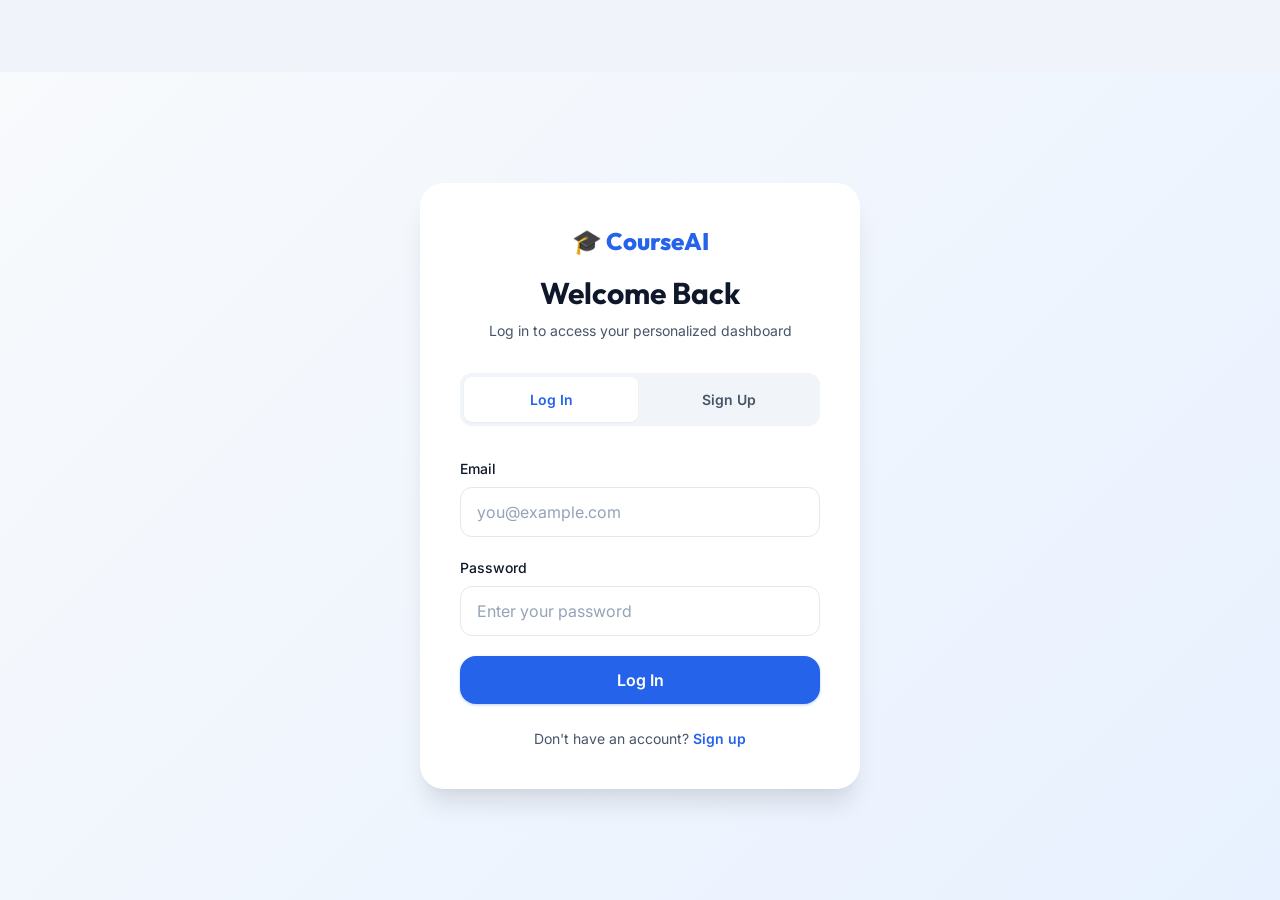
==== pages/auth.html @ b33ef44f "intial commit" ====
<!DOCTYPE html>
<html lang="en">
<head>
  <meta charset="UTF-8">
  <meta name="viewport" content="width=device-width, initial-scale=1.0">
  <meta name="description" content="Sign in or create an account to get AI-powered course recommendations.">
  <title>Login / Sign Up — CourseAI</title>
  <link rel="stylesheet" href="../css/variables.css">
  <link rel="stylesheet" href="../css/base.css">
  <link rel="stylesheet" href="../css/animations.css">
  <link rel="stylesheet" href="../css/layout.css">
  <link rel="stylesheet" href="../css/components.css">
  <link rel="stylesheet" href="../css/pages/auth.css">
</head>
<body>
  <div class="page-wrapper">
    <main>
      <div class="auth-page">
        <div class="auth-container">
          <div class="auth-card">
            <div class="auth-header">
              <a href="../index.html" style="color:var(--primary-600);font-family:var(--font-display);font-size:var(--text-2xl);font-weight:800;text-decoration:none;display:block;margin-bottom:var(--space-4);">🎓 CourseAI</a>
              <h2 id="authTitle">Welcome Back</h2>
              <p id="authSubtitle">Log in to access your personalized dashboard</p>
            </div>

            <!-- Tabs -->
            <div class="auth-tabs">
              <button class="auth-tab active" data-tab="login" id="loginTab">Log In</button>
              <button class="auth-tab" data-tab="signup" id="signupTab">Sign Up</button>
            </div>

            <!-- Login Form -->
            <form class="auth-form active" id="loginForm">
              <div class="form-group">
                <label class="form-label" for="loginEmail">Email</label>
                <input class="form-input" type="email" id="loginEmail" placeholder="you@example.com" required>
              </div>
              <div class="form-group">
                <label class="form-label" for="loginPassword">Password</label>
                <input class="form-input" type="password" id="loginPassword" placeholder="Enter your password" required>
              </div>
              <button type="submit" class="btn btn-primary btn-lg" style="width:100%">Log In</button>
              <p class="auth-footer">Don't have an account? <a href="#" id="switchToSignup">Sign up</a></p>
            </form>

            <!-- Signup Form -->
            <form class="auth-form" id="signupForm">
              <div class="form-row">
                <div class="form-group">
                  <label class="form-label" for="signupName">Full Name</label>
                  <input class="form-input" type="text" id="signupName" placeholder="John Doe" required>
                </div>
                <div class="form-group">
                  <label class="form-label" for="signupEmail">Email</label>
                  <input class="form-input" type="email" id="signupEmail" placeholder="you@example.com" required>
                </div>
              </div>
              <div class="form-group">
                <label class="form-label" for="signupPassword">Password</label>
                <input class="form-input" type="password" id="signupPassword" placeholder="Create a strong password" required minlength="6">
              </div>
              <div class="form-group">
                <label class="form-label" for="signupSkillLevel">Skill Level</label>
                <select class="form-select" id="signupSkillLevel">
                  <option value="Beginner">Beginner</option>
                  <option value="Intermediate">Intermediate</option>
                  <option value="Advanced">Advanced</option>
                </select>
              </div>
              <div class="form-group">
                <label class="form-label" for="signupCareerGoal">Career Goal</label>
                <select class="form-select" id="signupCareerGoal">
                  <option value="">Select a career goal...</option>
                  <option value="Data Scientist">Data Scientist</option>
                  <option value="Full Stack Developer">Full Stack Developer</option>
                  <option value="Machine Learning Engineer">Machine Learning Engineer</option>
                  <option value="Cloud Architect">Cloud Architect</option>
                  <option value="Cybersecurity Analyst">Cybersecurity Analyst</option>
                  <option value="Mobile App Developer">Mobile App Developer</option>
                  <option value="AI Engineer">AI Engineer</option>
                  <option value="UI/UX Designer">UI/UX Designer</option>
                </select>
              </div>
              <div class="form-group">
                <label class="form-label">Interests (select multiple)</label>
                <div class="interests-grid" id="interestsGrid"></div>
              </div>
              <button type="submit" class="btn btn-primary btn-lg" style="width:100%">Create Account</button>
              <p class="auth-footer">Already have an account? <a href="#" id="switchToLogin">Log in</a></p>
            </form>

            <div id="authMessage" style="margin-top:var(--space-4);text-align:center;font-size:var(--text-sm);display:none;"></div>
          </div>
        </div>
      </div>
    </main>
  </div>

  <script type="module" src="../js/pages/auth-page.js"></script>
</body>
</html>
---- css/variables.css ----
/* ===================================
   DESIGN TOKENS — Online Course Aggregator
   Central place for all design variables
   =================================== */

:root {
  /* ---- Primary Palette ---- */
  --primary-50:  #e8f1ff;
  --primary-100: #c5daff;
  --primary-200: #9ec0ff;
  --primary-300: #74a4ff;
  --primary-400: #548fff;
  --primary-500: #3478f6;
  --primary-600: #2563eb;
  --primary-700: #1a4fd4;
  --primary-800: #133baf;
  --primary-900: #0c2a8a;

  /* ---- Accent / Secondary ---- */
  --accent-400: #a78bfa;
  --accent-500: #8b5cf6;
  --accent-600: #7c3aed;

  /* ---- Success / Warning / Error ---- */
  --success-500: #22c55e;
  --warning-500: #f59e0b;
  --error-500:   #ef4444;

  /* ---- Neutrals ---- */
  --gray-50:  #f8fafc;
  --gray-100: #f1f5f9;
  --gray-200: #e2e8f0;
  --gray-300: #cbd5e1;
  --gray-400: #94a3b8;
  --gray-500: #64748b;
  --gray-600: #475569;
  --gray-700: #334155;
  --gray-800: #1e293b;
  --gray-900: #0f172a;

  /* ---- Surfaces ---- */
  --bg-body:    #f0f4fa;
  --bg-card:    #ffffff;
  --bg-nav:     rgba(255,255,255,0.85);
  --bg-footer:  var(--gray-900);
  --bg-hero:    linear-gradient(135deg, #1a4fd4 0%, #3478f6 40%, #a78bfa 100%);

  /* ---- Text ---- */
  --text-primary:   var(--gray-900);
  --text-secondary: var(--gray-600);
  --text-muted:     var(--gray-400);
  --text-on-primary:#ffffff;

  /* ---- Typography ---- */
  --font-sans: 'Inter', 'Segoe UI', system-ui, -apple-system, sans-serif;
  --font-display: 'Outfit', var(--font-sans);

  --text-xs:   0.75rem;   /* 12px */
  --text-sm:   0.875rem;  /* 14px */
  --text-base: 1rem;      /* 16px */
  --text-lg:   1.125rem;  /* 18px */
  --text-xl:   1.25rem;   /* 20px */
  --text-2xl:  1.5rem;    /* 24px */
  --text-3xl:  1.875rem;  /* 30px */
  --text-4xl:  2.25rem;   /* 36px */
  --text-5xl:  3rem;      /* 48px */

  --font-normal:   400;
  --font-medium:   500;
  --font-semibold: 600;
  --font-bold:     700;
  --font-extrabold:800;

  --leading-tight:  1.25;
  --leading-normal: 1.5;
  --leading-relaxed:1.625;

  /* ---- Spacing Scale ---- */
  --space-1:  0.25rem;
  --space-2:  0.5rem;
  --space-3:  0.75rem;
  --space-4:  1rem;
  --space-5:  1.25rem;
  --space-6:  1.5rem;
  --space-8:  2rem;
  --space-10: 2.5rem;
  --space-12: 3rem;
  --space-16: 4rem;
  --space-20: 5rem;
  --space-24: 6rem;

  /* ---- Border Radius ---- */
  --radius-sm:   0.375rem;
  --radius-md:   0.5rem;
  --radius-lg:   0.75rem;
  --radius-xl:   1rem;
  --radius-2xl:  1.5rem;
  --radius-full: 9999px;

  /* ---- Shadows ---- */
  --shadow-sm:  0 1px 2px rgba(0,0,0,0.05);
  --shadow-md:  0 4px 6px -1px rgba(0,0,0,0.07), 0 2px 4px -2px rgba(0,0,0,0.05);
  --shadow-lg:  0 10px 15px -3px rgba(0,0,0,0.08), 0 4px 6px -4px rgba(0,0,0,0.04);
  --shadow-xl:  0 20px 25px -5px rgba(0,0,0,0.1), 0 8px 10px -6px rgba(0,0,0,0.04);
  --shadow-glow:0 0 20px rgba(52,120,246,0.25);
  --shadow-card:0 2px 16px rgba(30,41,59,0.08);

  /* ---- Transitions ---- */
  --ease-out:   cubic-bezier(0.16, 1, 0.3, 1);
  --ease-spring:cubic-bezier(0.34, 1.56, 0.64, 1);
  --duration-fast:   150ms;
  --duration-normal: 250ms;
  --duration-slow:   400ms;

  /* ---- Z-index layers ---- */
  --z-nav:     1000;
  --z-modal:   2000;
  --z-toast:   3000;

  /* ---- Layout ---- */
  --max-width:  1280px;
  --nav-height: 72px;
}
---- css/base.css ----
/* ===================================
   BASE STYLES — Reset, Typography, Global
   =================================== */

@import url('https://fonts.googleapis.com/css2?family=Inter:wght@300;400;500;600;700;800&family=Outfit:wght@400;500;600;700;800&display=swap');

/* ---- Reset ---- */
*, *::before, *::after {
  margin: 0;
  padding: 0;
  box-sizing: border-box;
}

html {
  scroll-behavior: smooth;
  -webkit-text-size-adjust: 100%;
}

body {
  font-family: var(--font-sans);
  font-size: var(--text-base);
  font-weight: var(--font-normal);
  line-height: var(--leading-normal);
  color: var(--text-primary);
  background: var(--bg-body);
  min-height: 100vh;
  -webkit-font-smoothing: antialiased;
  -moz-osx-font-smoothing: grayscale;
  overflow-x: hidden;
}

img, video, svg {
  display: block;
  max-width: 100%;
  height: auto;
}

a {
  color: var(--primary-600);
  text-decoration: none;
  transition: color var(--duration-fast) var(--ease-out);
}
a:hover { color: var(--primary-700); }

ul, ol { list-style: none; }

button, input, select, textarea {
  font: inherit;
  color: inherit;
  border: none;
  outline: none;
  background: none;
}

button {
  cursor: pointer;
  -webkit-tap-highlight-color: transparent;
}

h1, h2, h3, h4, h5, h6 {
  font-family: var(--font-display);
  font-weight: var(--font-bold);
  line-height: var(--leading-tight);
  color: var(--text-primary);
}

h1 { font-size: var(--text-5xl); }
h2 { font-size: var(--text-3xl); }
h3 { font-size: var(--text-2xl); }
h4 { font-size: var(--text-xl);  }
h5 { font-size: var(--text-lg);  }

p { color: var(--text-secondary); }

/* ---- Utility classes ---- */
.container {
  width: 100%;
  max-width: var(--max-width);
  margin: 0 auto;
  padding: 0 var(--space-6);
}

.section {
  padding: var(--space-16) 0;
}

.section-title {
  font-size: var(--text-3xl);
  margin-bottom: var(--space-2);
}

.section-subtitle {
  font-size: var(--text-lg);
  color: var(--text-secondary);
  margin-bottom: var(--space-10);
}

.sr-only {
  position: absolute; width: 1px; height: 1px;
  padding: 0; margin: -1px; overflow: hidden;
  clip: rect(0,0,0,0); white-space: nowrap; border: 0;
}

.text-center { text-align: center; }
.text-left   { text-align: left; }

/* ---- Selection ---- */
::selection {
  background: var(--primary-200);
  color: var(--primary-900);
}

/* ---- Scrollbar ---- */
::-webkit-scrollbar { width: 8px; }
::-webkit-scrollbar-track { background: var(--gray-100); }
::-webkit-scrollbar-thumb {
  background: var(--gray-300);
  border-radius: var(--radius-full);
}
::-webkit-scrollbar-thumb:hover { background: var(--gray-400); }

/* ---- Focus visible ---- */
:focus-visible {
  outline: 2px solid var(--primary-500);
  outline-offset: 2px;
  border-radius: var(--radius-sm);
}

/* ---- Page wrapper to push footer down ---- */
.page-wrapper {
  display: flex;
  flex-direction: column;
  min-height: 100vh;
}
.page-wrapper main {
  flex: 1;
  padding-top: var(--nav-height);
}

/* ---- Responsive ---- */
@media (max-width: 768px) {
  h1 { font-size: var(--text-3xl); }
  h2 { font-size: var(--text-2xl); }
  .container { padding: 0 var(--space-4); }
  .section   { padding: var(--space-10) 0; }
}

@media (max-width: 480px) {
  h1 { font-size: var(--text-2xl); }
}
---- css/animations.css ----
/* ===================================
   ANIMATIONS — Keyframes & Transitions
   =================================== */

/* ---- Fade In ---- */
@keyframes fadeIn {
  from { opacity: 0; }
  to   { opacity: 1; }
}

@keyframes fadeInUp {
  from { opacity: 0; transform: translateY(24px); }
  to   { opacity: 1; transform: translateY(0); }
}

@keyframes fadeInDown {
  from { opacity: 0; transform: translateY(-16px); }
  to   { opacity: 1; transform: translateY(0); }
}

@keyframes fadeInLeft {
  from { opacity: 0; transform: translateX(-24px); }
  to   { opacity: 1; transform: translateX(0); }
}

@keyframes fadeInRight {
  from { opacity: 0; transform: translateX(24px); }
  to   { opacity: 1; transform: translateX(0); }
}

/* ---- Scale ---- */
@keyframes scaleIn {
  from { opacity: 0; transform: scale(0.92); }
  to   { opacity: 1; transform: scale(1); }
}

@keyframes popIn {
  0%   { opacity: 0; transform: scale(0.8); }
  70%  { transform: scale(1.05); }
  100% { opacity: 1; transform: scale(1); }
}

/* ---- Slide ---- */
@keyframes slideInRight {
  from { transform: translateX(100%); }
  to   { transform: translateX(0); }
}

/* ---- Pulse ---- */
@keyframes pulse {
  0%, 100% { opacity: 1; }
  50%      { opacity: 0.6; }
}

@keyframes glow {
  0%, 100% { box-shadow: 0 0 8px rgba(52,120,246,0.3); }
  50%      { box-shadow: 0 0 20px rgba(52,120,246,0.5); }
}

/* ---- Skeleton loading ---- */
@keyframes shimmer {
  0%   { background-position: -200% 0; }
  100% { background-position: 200% 0;  }
}

/* ---- Float ---- */
@keyframes float {
  0%, 100% { transform: translateY(0); }
  50%      { transform: translateY(-10px); }
}

/* ---- Spin ---- */
@keyframes spin {
  to { transform: rotate(360deg); }
}

/* ---- Bounce ---- */
@keyframes bounceIn {
  0%   { opacity: 0; transform: scale(0.3); }
  50%  { opacity: 1; transform: scale(1.05); }
  70%  { transform: scale(0.9); }
  100% { transform: scale(1); }
}

/* ---- Counter ---- */
@keyframes countUp {
  from { opacity: 0; transform: translateY(10px); }
  to   { opacity: 1; transform: translateY(0); }
}

/* ---- Utility classes ---- */
.animate-fade-in      { animation: fadeIn      var(--duration-normal) var(--ease-out) both; }
.animate-fade-in-up   { animation: fadeInUp    var(--duration-slow)   var(--ease-out) both; }
.animate-fade-in-down { animation: fadeInDown  var(--duration-slow)   var(--ease-out) both; }
.animate-scale-in     { animation: scaleIn     var(--duration-normal) var(--ease-out) both; }
.animate-pop-in       { animation: popIn       var(--duration-slow)   var(--ease-spring) both; }
.animate-float        { animation: float       3s ease-in-out infinite; }
.animate-pulse        { animation: pulse       2s ease-in-out infinite; }
.animate-spin         { animation: spin        1s linear infinite; }

/* Stagger children */
.stagger > *:nth-child(1)  { animation-delay: 0ms; }
.stagger > *:nth-child(2)  { animation-delay: 60ms; }
.stagger > *:nth-child(3)  { animation-delay: 120ms; }
.stagger > *:nth-child(4)  { animation-delay: 180ms; }
.stagger > *:nth-child(5)  { animation-delay: 240ms; }
.stagger > *:nth-child(6)  { animation-delay: 300ms; }
.stagger > *:nth-child(7)  { animation-delay: 360ms; }
.stagger > *:nth-child(8)  { animation-delay: 420ms; }
.stagger > *:nth-child(9)  { animation-delay: 480ms; }
.stagger > *:nth-child(10) { animation-delay: 540ms; }
.stagger > *:nth-child(11) { animation-delay: 600ms; }
.stagger > *:nth-child(12) { animation-delay: 660ms; }

/* ---- Intersection observer reveal ---- */
.reveal {
  opacity: 0;
  transform: translateY(30px);
  transition: opacity var(--duration-slow) var(--ease-out),
              transform var(--duration-slow) var(--ease-out);
}
.reveal.visible {
  opacity: 1;
  transform: translateY(0);
}
---- css/layout.css ----
/* ===================================
   LAYOUT — Nav, Footer, Grid, Page
   =================================== */

/* ---- Navbar ---- */
.navbar {
  position: fixed;
  top: 0; left: 0; right: 0;
  height: var(--nav-height);
  background: var(--bg-nav);
  backdrop-filter: blur(16px);
  -webkit-backdrop-filter: blur(16px);
  border-bottom: 1px solid var(--gray-200);
  z-index: var(--z-nav);
  transition: box-shadow var(--duration-normal) var(--ease-out);
}
.navbar.scrolled {
  box-shadow: var(--shadow-md);
}
.navbar .container {
  display: flex;
  align-items: center;
  justify-content: space-between;
  height: 100%;
}
.nav-logo {
  display: flex;
  align-items: center;
  gap: var(--space-2);
  font-family: var(--font-display);
  font-size: var(--text-xl);
  font-weight: var(--font-bold);
  color: var(--primary-600);
  text-decoration: none;
}
.nav-logo svg {
  width: 32px; height: 32px;
}
.nav-links {
  display: flex;
  align-items: center;
  gap: var(--space-1);
}
.nav-link {
  padding: var(--space-2) var(--space-4);
  border-radius: var(--radius-md);
  font-size: var(--text-sm);
  font-weight: var(--font-medium);
  color: var(--text-secondary);
  text-decoration: none;
  transition: all var(--duration-fast) var(--ease-out);
}
.nav-link:hover {
  color: var(--primary-600);
  background: var(--primary-50);
}
.nav-link.active {
  color: var(--primary-600);
  background: var(--primary-50);
}
.nav-auth {
  display: flex;
  align-items: center;
  gap: var(--space-3);
}
.nav-user {
  display: flex;
  align-items: center;
  gap: var(--space-2);
  cursor: pointer;
  padding: var(--space-2) var(--space-3);
  border-radius: var(--radius-full);
  transition: background var(--duration-fast);
}
.nav-user:hover { background: var(--gray-100); }

.nav-avatar {
  width: 36px; height: 36px;
  border-radius: var(--radius-full);
  background: var(--primary-100);
  color: var(--primary-700);
  display: flex;
  align-items: center;
  justify-content: center;
  font-weight: var(--font-semibold);
  font-size: var(--text-sm);
}
.nav-username {
  font-weight: var(--font-medium);
  font-size: var(--text-sm);
}

/* Mobile menu toggle */
.nav-toggle {
  display: none;
  flex-direction: column;
  gap: 5px;
  padding: var(--space-2);
  cursor: pointer;
}
.nav-toggle span {
  display: block;
  width: 22px;
  height: 2px;
  background: var(--gray-700);
  border-radius: 2px;
  transition: all var(--duration-normal) var(--ease-out);
}

/* ---- Footer ---- */
.footer {
  background: var(--bg-footer);
  color: var(--gray-400);
  padding: var(--space-16) 0 var(--space-8);
}
.footer-grid {
  display: grid;
  grid-template-columns: 2fr 1fr 1fr 1fr;
  gap: var(--space-10);
  margin-bottom: var(--space-12);
}
.footer-brand {
  font-family: var(--font-display);
  font-size: var(--text-xl);
  font-weight: var(--font-bold);
  color: #fff;
  margin-bottom: var(--space-4);
}
.footer-desc {
  color: var(--gray-400);
  font-size: var(--text-sm);
  line-height: var(--leading-relaxed);
  max-width: 320px;
}
.footer-heading {
  color: #fff;
  font-size: var(--text-sm);
  font-weight: var(--font-semibold);
  text-transform: uppercase;
  letter-spacing: 0.05em;
  margin-bottom: var(--space-4);
}
.footer-links {
  display: flex;
  flex-direction: column;
  gap: var(--space-3);
}
.footer-links a {
  color: var(--gray-400);
  font-size: var(--text-sm);
  transition: color var(--duration-fast);
}
.footer-links a:hover { color: #fff; }

.footer-bottom {
  border-top: 1px solid var(--gray-700);
  padding-top: var(--space-8);
  display: flex;
  justify-content: space-between;
  align-items: center;
  font-size: var(--text-sm);
}
.footer-socials {
  display: flex;
  gap: var(--space-4);
}
.footer-socials a {
  color: var(--gray-400);
  transition: color var(--duration-fast);
}
.footer-socials a:hover { color: #fff; }

/* ---- Grid helpers ---- */
.grid {
  display: grid;
  gap: var(--space-6);
}
.grid-2 { grid-template-columns: repeat(2, 1fr); }
.grid-3 { grid-template-columns: repeat(3, 1fr); }
.grid-4 { grid-template-columns: repeat(4, 1fr); }

.course-grid {
  display: grid;
  grid-template-columns: repeat(auto-fill, minmax(300px, 1fr));
  gap: var(--space-6);
}

/* ---- Responsive ---- */
@media (max-width: 1024px) {
  .footer-grid { grid-template-columns: 1fr 1fr; }
  .grid-4 { grid-template-columns: repeat(2, 1fr); }
}

@media (max-width: 768px) {
  .nav-links, .nav-auth { display: none; }
  .nav-toggle { display: flex; }

  /* Mobile menu */
  .nav-links.open {
    display: flex;
    flex-direction: column;
    position: absolute;
    top: var(--nav-height);
    left: 0; right: 0;
    background: #fff;
    padding: var(--space-4) var(--space-6);
    border-bottom: 1px solid var(--gray-200);
    box-shadow: var(--shadow-lg);
    animation: fadeInDown var(--duration-normal) var(--ease-out);
  }
  .nav-auth.open {
    display: flex;
    flex-direction: column;
    position: absolute;
    top: calc(var(--nav-height) + 200px);
    left: 0; right: 0;
    background: #fff;
    padding: var(--space-4) var(--space-6);
    border-bottom: 1px solid var(--gray-200);
  }
  .mobile-menu-open .nav-links,
  .mobile-menu-open .nav-auth {
    display: flex;
    flex-direction: column;
  }
  .mobile-menu-open .nav-links {
    position: absolute;
    top: var(--nav-height);
    left: 0; right: 0;
    background: #fff;
    padding: var(--space-4) var(--space-6);
    border-bottom: 1px solid var(--gray-200);
    box-shadow: var(--shadow-lg);
    animation: fadeInDown var(--duration-normal) var(--ease-out);
    z-index: 10;
  }
  .mobile-menu-open .nav-auth {
    position: absolute;
    top: calc(var(--nav-height) + 44px * var(--nav-link-count, 5) + 32px);
    left: 0; right: 0;
    background: #fff;
    padding: 0 var(--space-6) var(--space-4);
    box-shadow: var(--shadow-lg);
    z-index: 10;
  }

  .footer-grid { grid-template-columns: 1fr; gap: var(--space-8); }
  .footer-bottom { flex-direction: column; gap: var(--space-4); text-align: center; }
  .grid-2, .grid-3, .grid-4 { grid-template-columns: 1fr; }
  .course-grid { grid-template-columns: 1fr; }
}
---- css/components.css ----
/* ===================================
   COMPONENTS — Buttons, Cards, Forms, Badges, etc.
   =================================== */

/* =================== BUTTONS =================== */
.btn {
  display: inline-flex;
  align-items: center;
  justify-content: center;
  gap: var(--space-2);
  padding: var(--space-3) var(--space-6);
  border-radius: var(--radius-lg);
  font-size: var(--text-sm);
  font-weight: var(--font-semibold);
  line-height: 1;
  white-space: nowrap;
  transition: all var(--duration-fast) var(--ease-out);
  text-decoration: none;
  cursor: pointer;
}
.btn:active { transform: scale(0.97); }

.btn-primary {
  background: var(--primary-600);
  color: #fff;
  box-shadow: 0 1px 3px rgba(37,99,235,0.3);
}
.btn-primary:hover {
  background: var(--primary-700);
  box-shadow: 0 4px 12px rgba(37,99,235,0.35);
  color: #fff;
  transform: translateY(-1px);
}

.btn-secondary {
  background: #fff;
  color: var(--primary-600);
  border: 1.5px solid var(--primary-200);
}
.btn-secondary:hover {
  background: var(--primary-50);
  border-color: var(--primary-400);
}

.btn-ghost {
  color: var(--text-secondary);
}
.btn-ghost:hover {
  background: var(--gray-100);
  color: var(--text-primary);
}

.btn-lg {
  padding: var(--space-4) var(--space-8);
  font-size: var(--text-base);
  border-radius: var(--radius-xl);
}

.btn-sm {
  padding: var(--space-2) var(--space-4);
  font-size: var(--text-xs);
}

.btn-icon {
  width: 40px; height: 40px;
  padding: 0;
  border-radius: var(--radius-md);
}

/* =================== COURSE CARD =================== */
.course-card {
  background: var(--bg-card);
  border-radius: var(--radius-xl);
  overflow: hidden;
  box-shadow: var(--shadow-card);
  transition: all var(--duration-normal) var(--ease-out);
  display: flex;
  flex-direction: column;
  position: relative;
}
.course-card:hover {
  transform: translateY(-6px);
  box-shadow: var(--shadow-xl);
}

.card-image {
  position: relative;
  height: 180px;
  overflow: hidden;
}
.card-image img {
  width: 100%; height: 100%;
  object-fit: cover;
  transition: transform var(--duration-slow) var(--ease-out);
}
.course-card:hover .card-image img {
  transform: scale(1.06);
}

.card-platform {
  position: absolute;
  top: var(--space-3);
  left: var(--space-3);
  padding: var(--space-1) var(--space-3);
  border-radius: var(--radius-full);
  font-size: var(--text-xs);
  font-weight: var(--font-semibold);
  background: rgba(255,255,255,0.92);
  backdrop-filter: blur(8px);
  color: var(--gray-700);
}
.card-save {
  position: absolute;
  top: var(--space-3);
  right: var(--space-3);
  width: 34px; height: 34px;
  border-radius: var(--radius-full);
  background: rgba(255,255,255,0.9);
  backdrop-filter: blur(8px);
  display: flex;
  align-items: center;
  justify-content: center;
  cursor: pointer;
  transition: all var(--duration-fast);
  border: none;
  color: var(--gray-400);
}
.card-save:hover { color: var(--error-500); transform: scale(1.1); }
.card-save.saved { color: var(--error-500); }

.card-difficulty {
  position: absolute;
  bottom: var(--space-3);
  left: var(--space-3);
  padding: var(--space-1) var(--space-3);
  border-radius: var(--radius-full);
  font-size: var(--text-xs);
  font-weight: var(--font-semibold);
  color: #fff;
}
.card-difficulty.beginner    { background: var(--success-500); }
.card-difficulty.intermediate{ background: var(--warning-500); }
.card-difficulty.advanced    { background: var(--error-500); }

.card-body {
  padding: var(--space-5);
  flex: 1;
  display: flex;
  flex-direction: column;
}
.card-title {
  font-size: var(--text-base);
  font-weight: var(--font-semibold);
  margin-bottom: var(--space-2);
  display: -webkit-box;
  -webkit-line-clamp: 2;
  -webkit-box-orient: vertical;
  overflow: hidden;
  line-height: 1.4;
}
.card-instructor {
  font-size: var(--text-sm);
  color: var(--text-muted);
  margin-bottom: var(--space-3);
}
.card-meta {
  display: flex;
  align-items: center;
  gap: var(--space-4);
  font-size: var(--text-sm);
  color: var(--text-secondary);
  margin-top: auto;
  padding-top: var(--space-3);
  border-top: 1px solid var(--gray-100);
}
.card-meta span {
  display: flex;
  align-items: center;
  gap: var(--space-1);
}
.card-rating {
  color: var(--warning-500);
  font-weight: var(--font-semibold);
}
.card-price {
  margin-left: auto;
  font-weight: var(--font-bold);
  color: var(--primary-600);
}
.card-price.free {
  color: var(--success-500);
}

/* ---- Recommendation reason ---- */
.card-reason {
  background: var(--primary-50);
  border: 1px solid var(--primary-100);
  border-radius: var(--radius-md);
  padding: var(--space-2) var(--space-3);
  font-size: var(--text-xs);
  color: var(--primary-700);
  margin-top: var(--space-3);
  display: flex;
  align-items: flex-start;
  gap: var(--space-2);
}
.card-reason svg {
  flex-shrink: 0;
  width: 14px; height: 14px;
  margin-top: 1px;
}

/* =================== FORMS =================== */
.form-group {
  margin-bottom: var(--space-5);
}
.form-label {
  display: block;
  font-size: var(--text-sm);
  font-weight: var(--font-medium);
  color: var(--text-primary);
  margin-bottom: var(--space-2);
}
.form-input {
  width: 100%;
  padding: var(--space-3) var(--space-4);
  border: 1.5px solid var(--gray-200);
  border-radius: var(--radius-lg);
  font-size: var(--text-base);
  background: #fff;
  transition: all var(--duration-fast) var(--ease-out);
}
.form-input:focus {
  border-color: var(--primary-500);
  box-shadow: 0 0 0 3px var(--primary-100);
}
.form-input::placeholder {
  color: var(--gray-400);
}

.form-select {
  width: 100%;
  padding: var(--space-3) var(--space-4);
  border: 1.5px solid var(--gray-200);
  border-radius: var(--radius-lg);
  font-size: var(--text-base);
  background: #fff url("data:image/svg+xml,%3Csvg xmlns='http://www.w3.org/2000/svg' width='12' height='12' fill='%2394a3b8' viewBox='0 0 16 16'%3E%3Cpath d='M8 11L3 6h10z'/%3E%3C/svg%3E") no-repeat right 12px center;
  appearance: none;
  cursor: pointer;
  transition: all var(--duration-fast) var(--ease-out);
}
.form-select:focus {
  border-color: var(--primary-500);
  box-shadow: 0 0 0 3px var(--primary-100);
}

/* =================== SEARCH BAR =================== */
.search-bar {
  display: flex;
  align-items: center;
  background: #fff;
  border-radius: var(--radius-2xl);
  box-shadow: var(--shadow-lg);
  padding: var(--space-2);
  max-width: 640px;
  width: 100%;
  transition: box-shadow var(--duration-normal);
}
.search-bar:focus-within {
  box-shadow: var(--shadow-xl), 0 0 0 3px var(--primary-100);
}
.search-bar input {
  flex: 1;
  padding: var(--space-3) var(--space-4);
  font-size: var(--text-base);
  border: none;
  background: transparent;
}
.search-bar .btn {
  border-radius: var(--radius-xl);
}

/* =================== BADGES & TAGS =================== */
.badge {
  display: inline-flex;
  align-items: center;
  padding: var(--space-1) var(--space-3);
  border-radius: var(--radius-full);
  font-size: var(--text-xs);
  font-weight: var(--font-semibold);
  white-space: nowrap;
}
.badge-primary { background: var(--primary-100); color: var(--primary-700); }
.badge-success { background: #dcfce7; color: #166534; }
.badge-warning { background: #fef3c7; color: #92400e; }
.badge-error   { background: #fee2e2; color: #991b1b; }

.skill-tag {
  display: inline-flex;
  align-items: center;
  gap: var(--space-2);
  padding: var(--space-2) var(--space-4);
  border-radius: var(--radius-full);
  font-size: var(--text-sm);
  font-weight: var(--font-medium);
  background: #fff;
  border: 1.5px solid var(--gray-200);
  cursor: pointer;
  transition: all var(--duration-fast) var(--ease-out);
}
.skill-tag:hover {
  border-color: var(--primary-400);
  background: var(--primary-50);
  color: var(--primary-600);
}
.skill-tag.active {
  background: var(--primary-600);
  color: #fff;
  border-color: var(--primary-600);
}

/* =================== TABS =================== */
.tabs {
  display: flex;
  gap: var(--space-1);
  background: var(--gray-100);
  border-radius: var(--radius-lg);
  padding: var(--space-1);
}
.tab {
  padding: var(--space-2) var(--space-5);
  border-radius: var(--radius-md);
  font-size: var(--text-sm);
  font-weight: var(--font-medium);
  color: var(--text-secondary);
  cursor: pointer;
  transition: all var(--duration-fast);
  border: none;
  background: none;
}
.tab:hover { color: var(--text-primary); }
.tab.active {
  background: #fff;
  color: var(--primary-600);
  box-shadow: var(--shadow-sm);
}

/* =================== STATS CARD =================== */
.stat-card {
  background: #fff;
  border-radius: var(--radius-xl);
  padding: var(--space-6);
  box-shadow: var(--shadow-card);
  text-align: center;
}
.stat-value {
  font-family: var(--font-display);
  font-size: var(--text-3xl);
  font-weight: var(--font-bold);
  color: var(--primary-600);
  margin-bottom: var(--space-1);
}
.stat-label {
  font-size: var(--text-sm);
  color: var(--text-secondary);
}

/* =================== STARS =================== */
.stars {
  display: inline-flex;
  gap: 2px;
}
.stars svg {
  width: 16px; height: 16px;
}
.star-filled { color: var(--warning-500); }
.star-empty  { color: var(--gray-300); }

/* =================== PROGRESS BAR =================== */
.progress-bar {
  height: 8px;
  background: var(--gray-200);
  border-radius: var(--radius-full);
  overflow: hidden;
}
.progress-fill {
  height: 100%;
  background: linear-gradient(90deg, var(--primary-500), var(--accent-500));
  border-radius: var(--radius-full);
  transition: width var(--duration-slow) var(--ease-out);
}

/* =================== TOAST =================== */
.toast-container {
  position: fixed;
  top: calc(var(--nav-height) + var(--space-4));
  right: var(--space-4);
  z-index: var(--z-toast);
  display: flex;
  flex-direction: column;
  gap: var(--space-3);
}
.toast {
  background: var(--gray-900);
  color: #fff;
  padding: var(--space-3) var(--space-5);
  border-radius: var(--radius-lg);
  font-size: var(--text-sm);
  box-shadow: var(--shadow-xl);
  animation: fadeInRight var(--duration-normal) var(--ease-out);
  display: flex;
  align-items: center;
  gap: var(--space-3);
}
.toast-success { border-left: 3px solid var(--success-500); }
.toast-error   { border-left: 3px solid var(--error-500); }
.toast-info    { border-left: 3px solid var(--primary-500); }

/* =================== EMPTY STATE =================== */
.empty-state {
  text-align: center;
  padding: var(--space-16) var(--space-6);
}
.empty-state svg {
  width: 80px; height: 80px;
  color: var(--gray-300);
  margin: 0 auto var(--space-6);
}
.empty-state h3 {
  margin-bottom: var(--space-2);
}
.empty-state p {
  max-width: 400px;
  margin: 0 auto var(--space-6);
}

/* =================== MODAL =================== */
.modal-overlay {
  position: fixed;
  inset: 0;
  background: rgba(15,23,42,0.5);
  backdrop-filter: blur(4px);
  z-index: var(--z-modal);
  display: flex;
  align-items: center;
  justify-content: center;
  padding: var(--space-6);
  animation: fadeIn var(--duration-fast) var(--ease-out);
}
.modal {
  background: #fff;
  border-radius: var(--radius-2xl);
  box-shadow: var(--shadow-xl);
  max-width: 480px;
  width: 100%;
  padding: var(--space-8);
  animation: scaleIn var(--duration-normal) var(--ease-spring);
}
.modal-header {
  display: flex;
  align-items: center;
  justify-content: space-between;
  margin-bottom: var(--space-6);
}
---- css/pages/auth.css ----
/* ===================================
   PAGE-SPECIFIC STYLES — Auth (Login/Signup)
   =================================== */

.auth-page {
  min-height: calc(100vh - var(--nav-height));
  display: flex;
  align-items: center;
  justify-content: center;
  padding: var(--space-8);
  background: linear-gradient(135deg, var(--gray-50) 0%, var(--primary-50) 100%);
}

.auth-container {
  width: 100%;
  max-width: 440px;
  animation: fadeInUp var(--duration-slow) var(--ease-out);
}

.auth-card {
  background: #fff;
  border-radius: var(--radius-2xl);
  box-shadow: var(--shadow-xl);
  padding: var(--space-10);
}

.auth-header {
  text-align: center;
  margin-bottom: var(--space-8);
}
.auth-header h2 {
  margin-bottom: var(--space-2);
}
.auth-header p {
  font-size: var(--text-sm);
}

.auth-tabs {
  display: flex;
  gap: var(--space-1);
  background: var(--gray-100);
  border-radius: var(--radius-lg);
  padding: var(--space-1);
  margin-bottom: var(--space-8);
}
.auth-tab {
  flex: 1;
  padding: var(--space-3);
  text-align: center;
  border-radius: var(--radius-md);
  font-size: var(--text-sm);
  font-weight: var(--font-semibold);
  color: var(--text-secondary);
  cursor: pointer;
  transition: all var(--duration-fast);
  border: none;
  background: none;
}
.auth-tab.active {
  background: #fff;
  color: var(--primary-600);
  box-shadow: var(--shadow-sm);
}

.auth-form {
  display: none;
}
.auth-form.active {
  display: block;
  animation: fadeIn var(--duration-normal) var(--ease-out);
}

.auth-divider {
  display: flex;
  align-items: center;
  gap: var(--space-4);
  margin: var(--space-6) 0;
  color: var(--text-muted);
  font-size: var(--text-sm);
}
.auth-divider::before,
.auth-divider::after {
  content: '';
  flex: 1;
  height: 1px;
  background: var(--gray-200);
}

.auth-footer {
  text-align: center;
  margin-top: var(--space-6);
  font-size: var(--text-sm);
  color: var(--text-secondary);
}
.auth-footer a {
  font-weight: var(--font-semibold);
}

.form-row {
  display: grid;
  grid-template-columns: 1fr 1fr;
  gap: var(--space-4);
}

/* Interests multi-select */
.interests-grid {
  display: flex;
  flex-wrap: wrap;
  gap: var(--space-2);
}
.interest-chip {
  padding: var(--space-2) var(--space-3);
  border-radius: var(--radius-full);
  border: 1.5px solid var(--gray-200);
  font-size: var(--text-xs);
  font-weight: var(--font-medium);
  cursor: pointer;
  transition: all var(--duration-fast);
  background: #fff;
}
.interest-chip:hover {
  border-color: var(--primary-400);
}
.interest-chip.selected {
  background: var(--primary-600);
  color: #fff;
  border-color: var(--primary-600);
}

@media (max-width: 480px) {
  .auth-card { padding: var(--space-6); }
  .form-row { grid-template-columns: 1fr; }
}
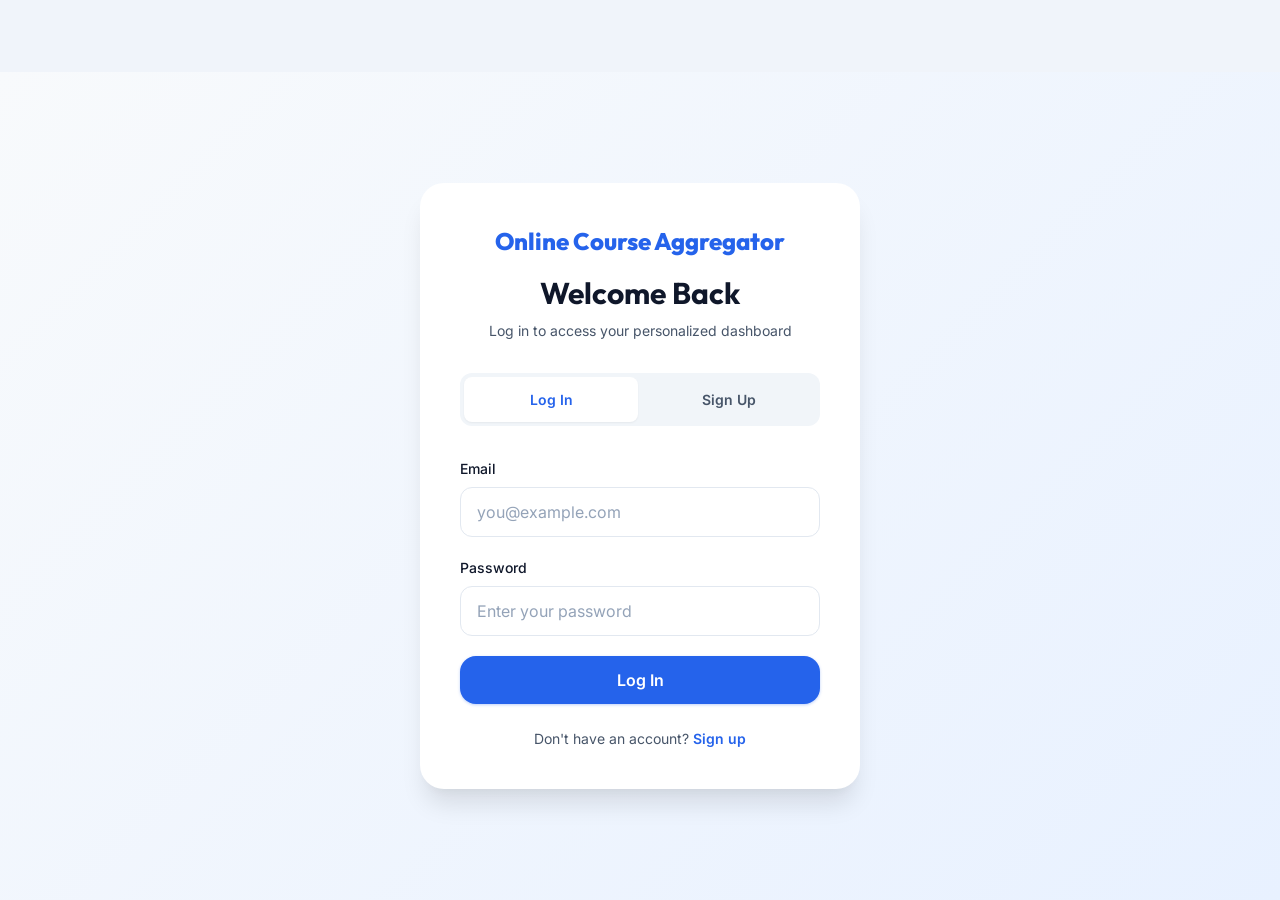
==== commit 0ef682a4: "Updated code" ====
--- a/pages/auth.html
+++ b/pages/auth.html
@@ -4,7 +4,7 @@
   <meta charset="UTF-8">
   <meta name="viewport" content="width=device-width, initial-scale=1.0">
   <meta name="description" content="Sign in or create an account to get AI-powered course recommendations.">
-  <title>Login / Sign Up — CourseAI</title>
+  <title>Login / Sign Up — Online Course Aggregator</title>
   <link rel="stylesheet" href="../css/variables.css">
   <link rel="stylesheet" href="../css/base.css">
   <link rel="stylesheet" href="../css/animations.css">
@@ -19,7 +19,7 @@
         <div class="auth-container">
           <div class="auth-card">
             <div class="auth-header">
-              <a href="../index.html" style="color:var(--primary-600);font-family:var(--font-display);font-size:var(--text-2xl);font-weight:800;text-decoration:none;display:block;margin-bottom:var(--space-4);">🎓 CourseAI</a>
+              <a href="../index.html" style="color:var(--primary-600);font-family:var(--font-display);font-size:var(--text-2xl);font-weight:800;text-decoration:none;display:block;margin-bottom:var(--space-4);">Online Course Aggregator</a>
               <h2 id="authTitle">Welcome Back</h2>
               <p id="authSubtitle">Log in to access your personalized dashboard</p>
             </div>
